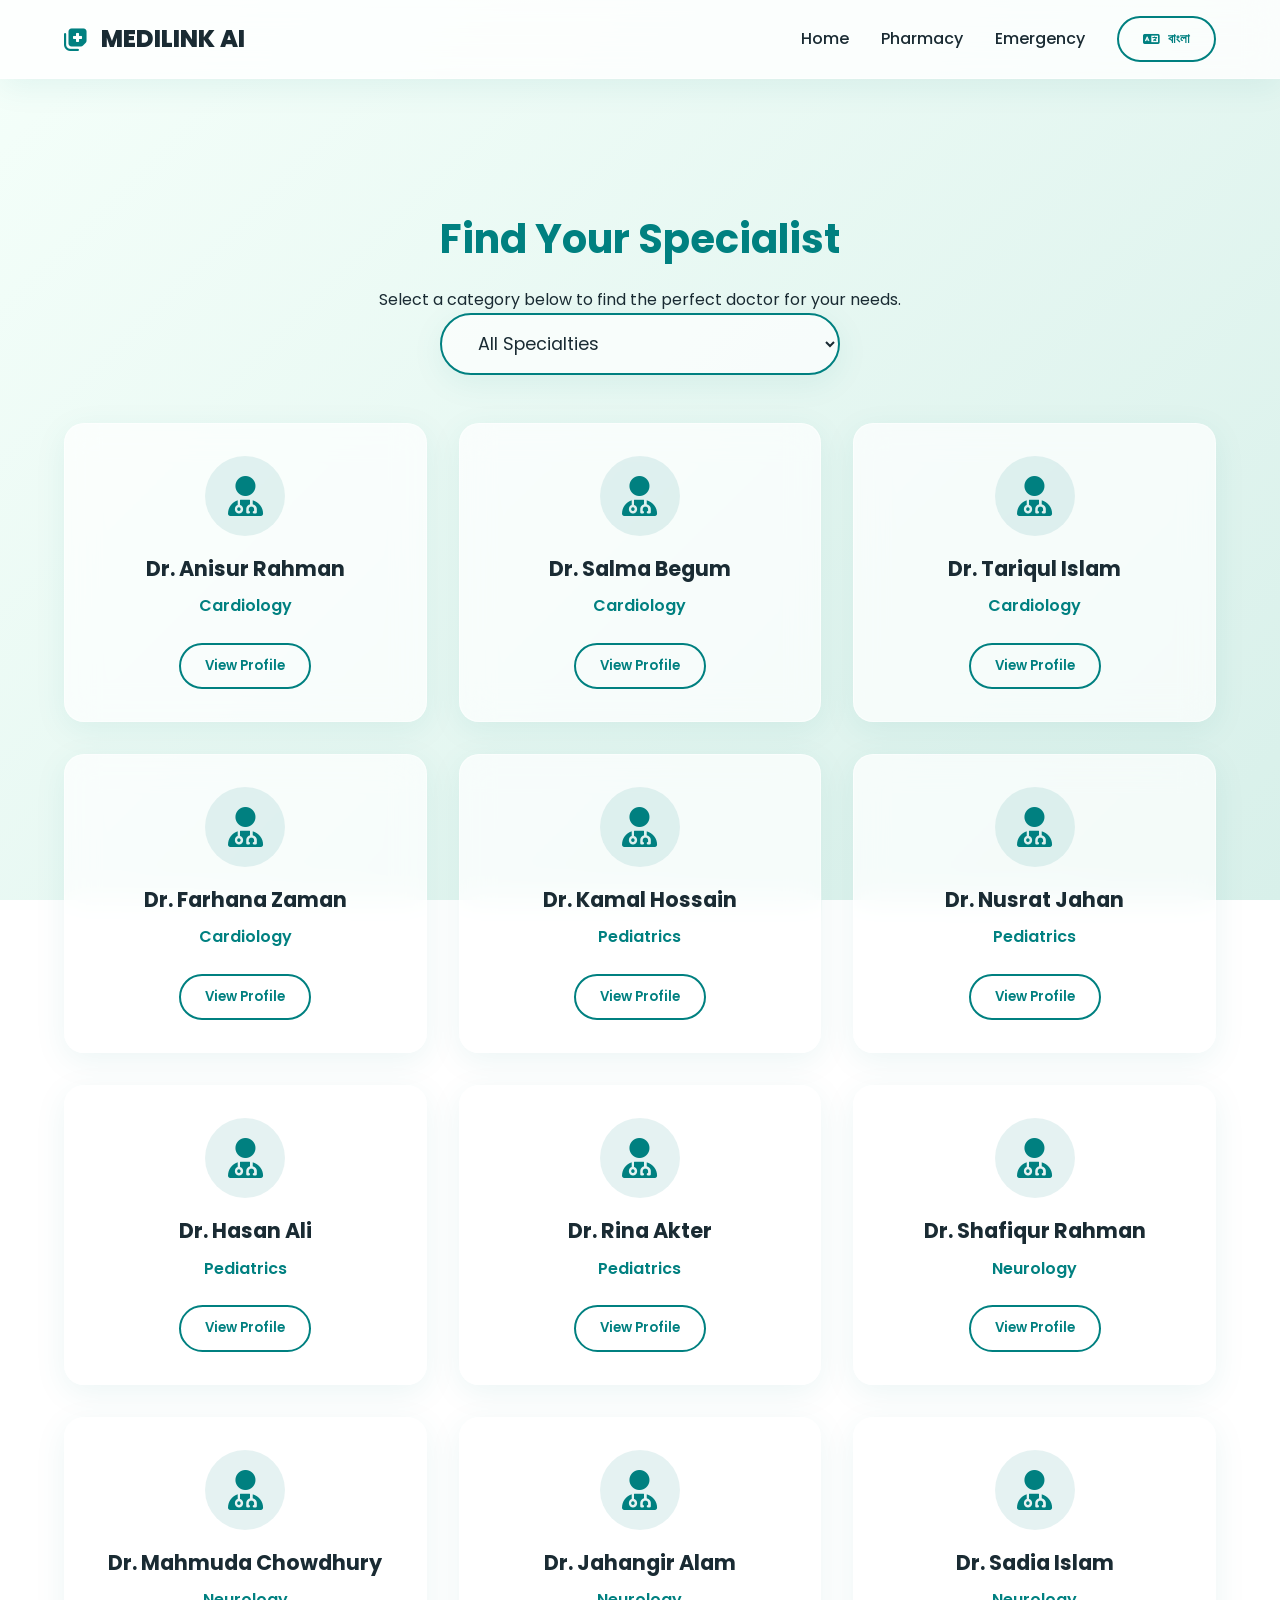
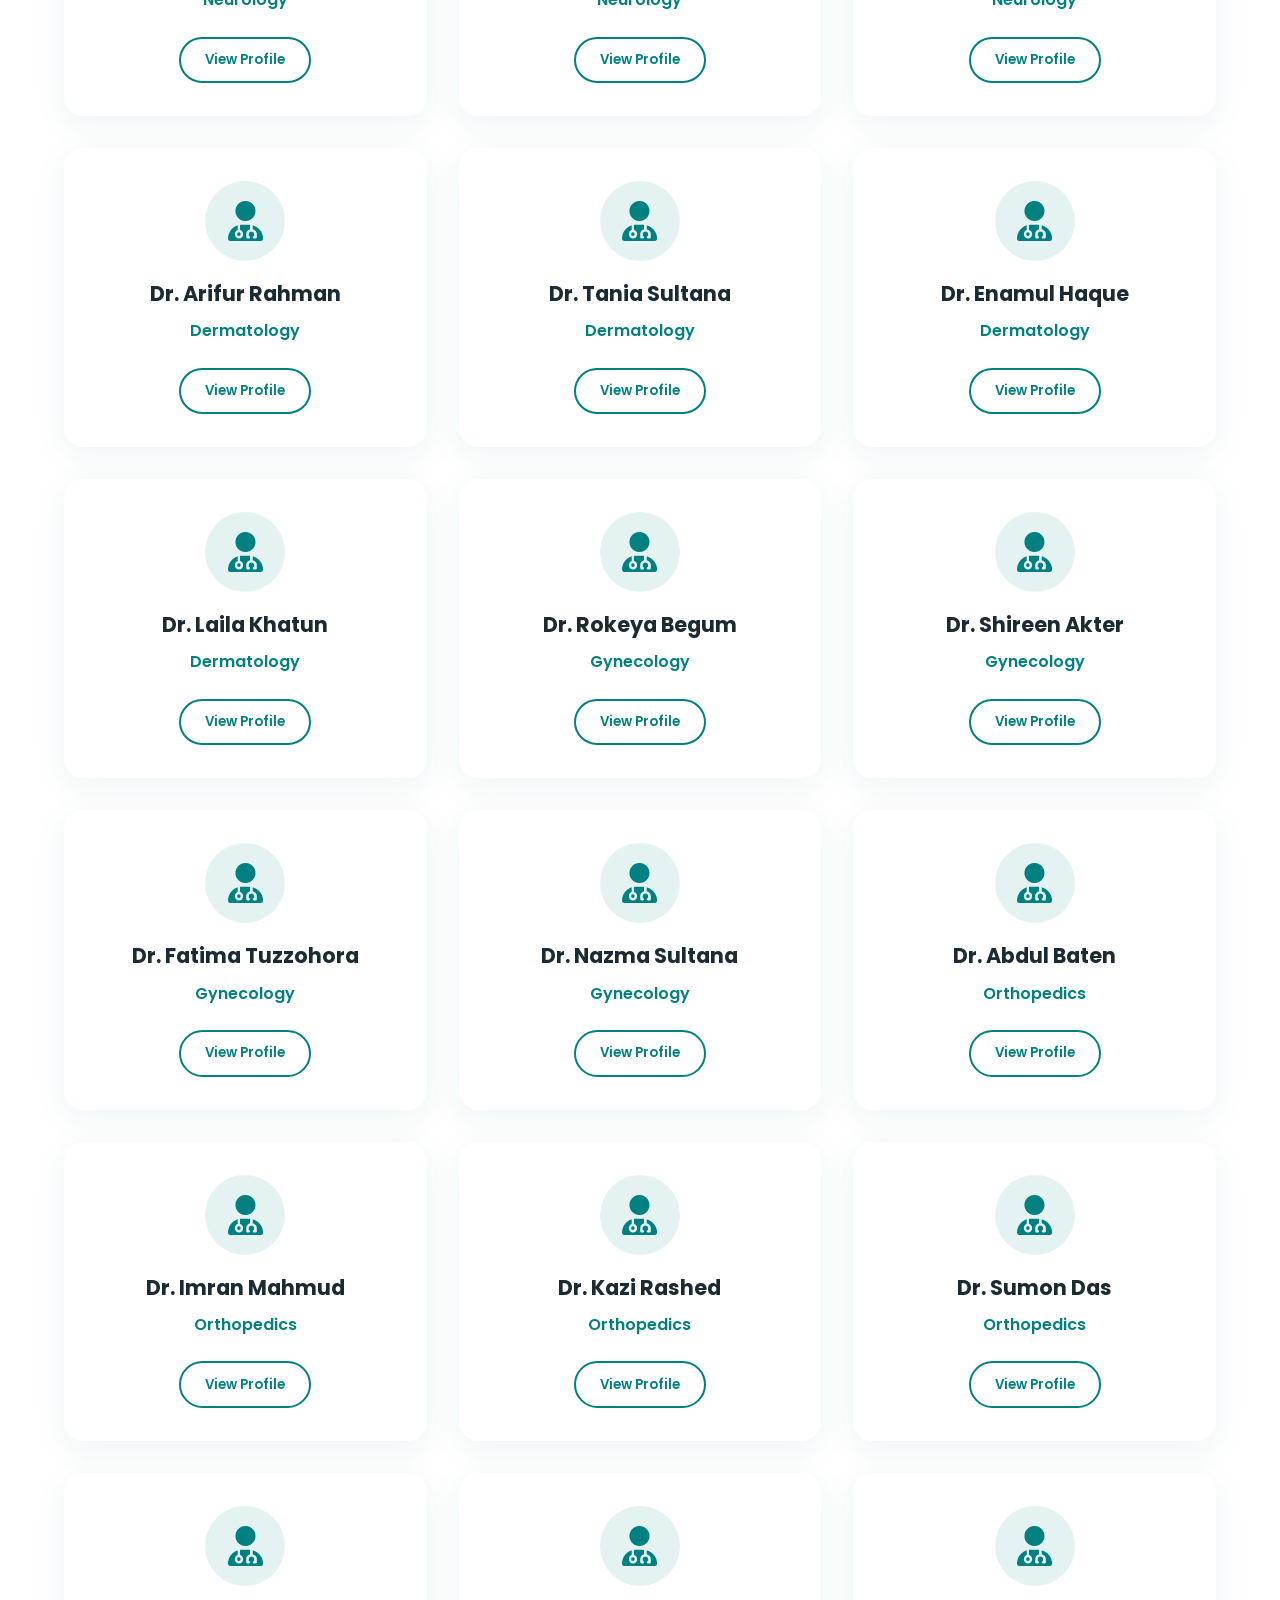
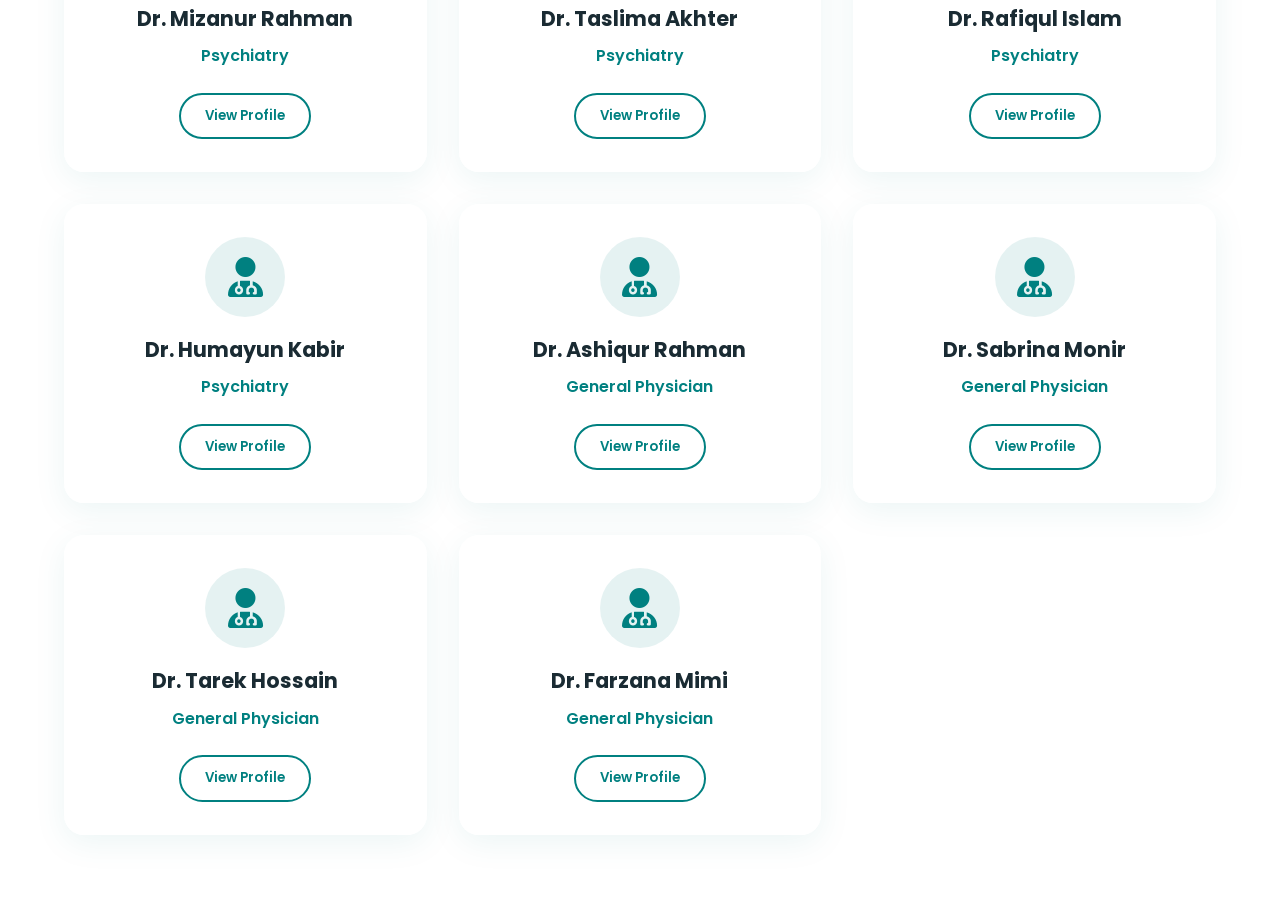
==== doctor-finder.html @ a6124981 "Add files via upload" ====
<!doctype html>
<html lang="en">
  <head>
    <meta charset="UTF-8" />
    <meta name="viewport" content="width=device-width, initial-scale=1.0" />
    <meta name="description" content="Find the best doctors via Medilink AI" />
    <title>Doctor Finder | Medilink AI</title>

    <!-- Google Fonts: Poppins -->
    <link rel="preconnect" href="https://fonts.googleapis.com" />
    <link rel="preconnect" href="https://fonts.gstatic.com" crossorigin />
    <link
      href="https://fonts.googleapis.com/css2?family=Poppins:wght@300;400;500;600;700;800&display=swap"
      rel="stylesheet"
    />

    <!-- FontAwesome CDN -->
    <link
      rel="stylesheet"
      href="https://cdnjs.cloudflare.com/ajax/libs/font-awesome/6.4.0/css/all.min.css"
    />

    <style>
      /* ==========================================================================
       MEDILINK AI - DOCTOR FINDER STYLESHEET
       ========================================================================== */
      :root {
        --primary-color: #008080;
        --primary-dark: #006666;
        --accent-mint: #f5fffa;
        --white: #ffffff;
        --text-main: #1a2b33;
        --text-muted: #5a717a;
        --bg-gradient: linear-gradient(135deg, #f5fffa 0%, #d8f0ea 100%);
        --glass-bg: rgba(255, 255, 255, 0.7);
        --glass-border: rgba(255, 255, 255, 0.5);
        --glass-shadow: 0 8px 32px 0 rgba(0, 128, 128, 0.08);
        --transition-smooth: all 0.4s ease-in-out;
      }

      * {
        margin: 0;
        padding: 0;
        box-sizing: border-box;
      }
      html {
        scroll-behavior: smooth;
      }
      body {
        font-family: "Poppins", sans-serif;
        color: var(--text-main);
        background: var(--bg-gradient);
        background-attachment: fixed;
        line-height: 1.6;
        overflow-x: hidden;
      }

      a {
        text-decoration: none;
        color: inherit;
      }
      ul {
        list-style: none;
      }
      .container {
        width: 90%;
        max-width: 1200px;
        margin: 0 auto;
      }
      .text-center {
        text-align: center;
      }
      .text-primary {
        color: var(--primary-color) !important;
      }
      .text-muted {
        color: var(--text-muted);
      }
      .btn-primary,
      .btn-outline {
        padding: 0.7rem 1.5rem;
        border-radius: 50px;
        font-weight: 600;
        font-family: "Poppins", sans-serif;
        cursor: pointer;
        transition: var(--transition-smooth);
        display: inline-flex;
        align-items: center;
        justify-content: center;
        gap: 8px;
      }
      .btn-primary {
        background: var(--primary-color);
        color: var(--white);
        border: none;
      }
      .btn-primary:hover {
        background: var(--primary-dark);
        transform: translateY(-3px);
      }
      .btn-outline {
        background: transparent;
        border: 2px solid var(--primary-color);
        color: var(--primary-color);
      }
      .btn-outline:hover {
        background: var(--primary-color);
        color: var(--white);
      }

      /* --- Navbar Styling --- */
      .navbar {
        padding: 1rem 0;
        position: sticky;
        top: 0;
        z-index: 1000;
        background: rgba(255, 255, 255, 0.8);
        backdrop-filter: blur(16px);
        border-bottom: 1px solid var(--glass-border);
        box-shadow: var(--glass-shadow);
      }
      .nav-container {
        display: flex;
        justify-content: space-between;
        align-items: center;
      }
      .logo a {
        display: flex;
        align-items: center;
        gap: 0.8rem;
        font-size: 1.5rem;
        font-weight: 800;
      }
      .nav-links {
        display: flex;
        align-items: center;
        gap: 2rem;
      }
      .nav-links li a {
        font-weight: 500;
        position: relative;
        padding-bottom: 5px;
      }
      .nav-links li a::after {
        content: "";
        position: absolute;
        width: 0;
        height: 2px;
        bottom: 0;
        left: 0;
        background-color: var(--primary-color);
        transition: var(--transition-smooth);
      }
      .nav-links li a:hover::after {
        width: 100%;
      }
      .mobile-menu-btn {
        display: none;
        background: transparent;
        border: none;
        font-size: 1.8rem;
        color: var(--primary-color);
        cursor: pointer;
      }

      /* --- Filter Section --- */
      .filter-section {
        padding: 8rem 0 3rem;
        text-align: center;
      }
      .filter-section h1 {
        font-size: 2.5rem;
        margin-bottom: 1rem;
      }
      .filter-select {
        padding: 1rem 2rem;
        font-size: 1.1rem;
        border-radius: 50px;
        border: 2px solid var(--primary-color);
        background: var(--glass-bg);
        color: var(--text-main);
        font-family: "Poppins", sans-serif;
        outline: none;
        cursor: pointer;
        width: 100%;
        max-width: 400px;
        box-shadow: var(--glass-shadow);
        transition: var(--transition-smooth);
      }
      .filter-select:focus {
        box-shadow: 0 0 15px rgba(0, 128, 128, 0.2);
      }

      /* --- Doctor Grid --- */
      .doctor-grid {
        display: grid;
        grid-template-columns: repeat(auto-fill, minmax(280px, 1fr));
        gap: 2rem;
        padding-bottom: 5rem;
      }
      .doctor-card {
        background: var(--glass-bg);
        backdrop-filter: blur(16px);
        border: 1px solid var(--glass-border);
        border-radius: 20px;
        padding: 2rem;
        text-align: center;
        box-shadow: var(--glass-shadow);
        transition: var(--transition-smooth);
        display: flex;
        flex-direction: column;
        align-items: center;
        opacity: 0;
        transform: translateY(20px);
        animation: fadeIn 0.6s forwards;
      }
      .doctor-card:hover {
        transform: translateY(-10px);
        box-shadow: 0 15px 35px rgba(0, 128, 128, 0.15);
        border-color: var(--primary-color);
      }
      .doc-icon {
        width: 80px;
        height: 80px;
        border-radius: 50%;
        background: rgba(0, 128, 128, 0.1);
        color: var(--primary-color);
        display: flex;
        align-items: center;
        justify-content: center;
        font-size: 2.5rem;
        margin-bottom: 1rem;
      }
      .doc-name {
        font-size: 1.3rem;
        margin-bottom: 0.5rem;
      }
      .doc-specialty {
        font-size: 1rem;
        font-weight: 600;
        color: var(--primary-color);
        margin-bottom: 1.5rem;
      }

      /* --- Modal Styling --- */
      .modal-overlay {
        position: fixed;
        top: 0;
        left: 0;
        width: 100%;
        height: 100vh;
        background: rgba(0, 0, 0, 0.4);
        backdrop-filter: blur(8px);
        display: flex;
        align-items: center;
        justify-content: center;
        z-index: 9999;
        opacity: 0;
        pointer-events: none;
        transition: var(--transition-smooth);
      }
      .modal-overlay.active {
        opacity: 1;
        pointer-events: auto;
      }
      .modal-content {
        background: var(--glass-bg);
        border: 1px solid var(--glass-border);
        border-radius: 24px;
        padding: 3rem 2rem;
        width: 90%;
        max-width: 500px;
        text-align: center;
        box-shadow: 0 20px 40px rgba(0, 0, 0, 0.2);
        transform: scale(0.8);
        transition: var(--transition-smooth);
        position: relative;
      }
      .modal-overlay.active .modal-content {
        transform: scale(1);
      }
      .close-modal {
        position: absolute;
        top: 15px;
        right: 20px;
        font-size: 1.8rem;
        cursor: pointer;
        color: var(--text-muted);
        transition: 0.3s;
      }
      .close-modal:hover {
        color: var(--danger-color);
      }
      .modal-doc-name {
        font-size: 1.8rem;
        margin: 1rem 0 0.5rem;
      }
      .modal-doc-details {
        font-size: 1.1rem;
        color: var(--text-muted);
        margin-bottom: 0.5rem;
      }
      .btn-whatsapp {
        background: #25d366;
        color: white;
        border: none;
        width: 100%;
        margin-top: 1.5rem;
        font-size: 1.1rem;
        padding: 1rem;
      }
      .btn-whatsapp:hover {
        background: #1ebe57;
        transform: translateY(-3px);
      }

      /* Animations */
      @keyframes fadeIn {
        to {
          opacity: 1;
          transform: translateY(0);
        }
      }

      /* --- Mobile Responsiveness --- */
      @media screen and (max-width: 768px) {
        .filter-section {
          padding: 6rem 0 2rem;
        }
        .filter-section h1 {
          font-size: 2rem;
        }
        .nav-links {
          display: none;
        }
        .mobile-menu-btn {
          display: block;
        }
        .nav-links.active {
          display: flex;
          position: absolute;
          top: 100%;
          left: 0;
          width: 100%;
          background: rgba(255, 255, 255, 0.98);
          flex-direction: column;
          padding: 2rem 0;
          box-shadow: 0 10px 20px rgba(0, 128, 128, 0.1);
        }
      }
    </style>
  </head>
  <body>
    <!-- ================= NAVBAR ================= -->
    <header>
      <nav class="navbar">
        <div class="container nav-container">
          <div class="logo">
            <a href="index.html">
              <i class="fa-solid fa-notes-medical text-primary"></i>
              <span class="logo-text" data-bn="মেডিলিংক এআই">MEDILINK AI</span>
            </a>
          </div>
          <ul class="nav-links">
            <li><a href="index.html" data-bn="হোম">Home</a></li>
            <li>
              <a href="index.html#pharmacy" data-bn="ফার্মেসি">Pharmacy</a>
            </li>
            <li>
              <a
                href="index.html#emergency"
                class="text-danger"
                data-bn="জরুরী অবস্থা"
                >Emergency</a
              >
            </li>
            <li>
              <button id="lang-toggle-btn" class="btn-outline">
                <i class="fa-solid fa-language"></i> বাংলা
              </button>
            </li>
          </ul>
          <button id="mobile-menu-btn" class="mobile-menu-btn">
            <i class="fa-solid fa-bars"></i>
          </button>
        </div>
      </nav>
    </header>

    <main>
      <!-- ================= FILTER SECTION ================= -->
      <section class="filter-section container">
        <h1 class="text-primary" data-bn="আপনার বিশেষজ্ঞ ডাক্তার খুঁজুন">
          Find Your Specialist
        </h1>
        <p
          class="section-description mx-auto mb-4"
          data-bn="আপনার প্রয়োজন অনুযায়ী নিচে থেকে ক্যাটাগরি নির্বাচন করুন।"
        >
          Select a category below to find the perfect doctor for your needs.
        </p>

        <select id="specialty-filter" class="filter-select">
          <option value="All" data-bn="সকল বিশেষজ্ঞ">All Specialties</option>
          <option value="Cardiology" data-bn="কার্ডিওলজি (হৃদরোগ)">
            Cardiology
          </option>
          <option value="Pediatrics" data-bn="পেডিয়াট্রিক্স (শিশু)">
            Pediatrics
          </option>
          <option value="Neurology" data-bn="নিউরোলজি (স্নায়ু)">
            Neurology
          </option>
          <option value="Dermatology" data-bn="ডার্মাটোলজি (চর্মরোগ)">
            Dermatology
          </option>
          <option value="Gynecology" data-bn="গাইনোকোলজি (প্রসূতি)">
            Gynecology
          </option>
          <option value="Orthopedics" data-bn="অর্থোপেডিকস (হাড়)">
            Orthopedics
          </option>
          <option value="Psychiatry" data-bn="সাইকিয়াট্রি (মানসিক)">
            Psychiatry
          </option>
          <option
            value="General Physician"
            data-bn="জেনারেল ফিজিশিয়ান (সাধারণ)"
          >
            General Physician
          </option>
        </select>
      </section>

      <!-- ================= DOCTOR GRID ================= -->
      <section class="container">
        <div id="doctor-grid" class="doctor-grid">
          <!-- Doctors will be generated here by JS -->
        </div>
      </section>
    </main>

    <!-- ================= MODAL PROFILE ================= -->
    <div id="doctor-modal" class="modal-overlay">
      <div class="modal-content">
        <i class="fa-solid fa-xmark close-modal" id="close-modal"></i>
        <div class="doc-icon mx-auto" style="margin: 0 auto">
          <i class="fa-solid fa-user-doctor"></i>
        </div>
        <h2 id="modal-name" class="modal-doc-name text-primary">Dr. Name</h2>
        <p
          id="modal-specialty"
          class="modal-doc-details"
          style="font-weight: 600"
        >
          Specialty
        </p>
        <p id="modal-degree" class="modal-doc-details">Degrees</p>
        <p id="modal-exp" class="modal-doc-details">Experience: X Years</p>
        <p id="modal-loc" class="modal-doc-details">
          <i class="fa-solid fa-location-dot"></i> Location
        </p>

        <button id="wa-btn" class="btn-primary btn-whatsapp">
          <i class="fa-brands fa-whatsapp fa-lg"></i> Contact via WhatsApp
        </button>
      </div>
    </div>

    <!-- ================= JAVASCRIPT LOGIC ================= -->
    <script>
      document.addEventListener("DOMContentLoaded", () => {
        // =====================================
        // 1. MOCK DATABASE (Doctor Array)
        // =====================================
        const doctors = [
          // Cardiology
          {
            id: 1,
            name: "Dr. Anisur Rahman",
            specialty: "Cardiology",
            degree: "MBBS, FCPS (Cardiology)",
            exp: "15 Years",
            loc: "Sylhet Heart Center",
          },
          {
            id: 2,
            name: "Dr. Salma Begum",
            specialty: "Cardiology",
            degree: "MBBS, MD (Cardiology)",
            exp: "10 Years",
            loc: "Oasis Hospital, Sylhet",
          },
          {
            id: 3,
            name: "Dr. Tariqul Islam",
            specialty: "Cardiology",
            degree: "MBBS, PhD",
            exp: "20 Years",
            loc: "Medilink Care, Sylhet",
          },
          {
            id: 4,
            name: "Dr. Farhana Zaman",
            specialty: "Cardiology",
            degree: "MBBS, FCPS",
            exp: "8 Years",
            loc: "Sylhet Health Clinic",
          },
          // Pediatrics
          {
            id: 5,
            name: "Dr. Kamal Hossain",
            specialty: "Pediatrics",
            degree: "MBBS, DCH",
            exp: "12 Years",
            loc: "Children Hospital",
          },
          {
            id: 6,
            name: "Dr. Nusrat Jahan",
            specialty: "Pediatrics",
            degree: "MBBS, FCPS (Pediatrics)",
            exp: "9 Years",
            loc: "Sylhet Care Clinic",
          },
          {
            id: 7,
            name: "Dr. Hasan Ali",
            specialty: "Pediatrics",
            degree: "MBBS, MD",
            exp: "14 Years",
            loc: "Mother & Child Care",
          },
          {
            id: 8,
            name: "Dr. Rina Akter",
            specialty: "Pediatrics",
            degree: "MBBS",
            exp: "5 Years",
            loc: "Medilink Care, Sylhet",
          },
          // Neurology
          {
            id: 9,
            name: "Dr. Shafiqur Rahman",
            specialty: "Neurology",
            degree: "MBBS, MD (Neurology)",
            exp: "18 Years",
            loc: "Brain & Spine Center",
          },
          {
            id: 10,
            name: "Dr. Mahmuda Chowdhury",
            specialty: "Neurology",
            degree: "MBBS, FCPS",
            exp: "11 Years",
            loc: "Oasis Hospital",
          },
          {
            id: 11,
            name: "Dr. Jahangir Alam",
            specialty: "Neurology",
            degree: "MBBS, PhD",
            exp: "22 Years",
            loc: "Sylhet Health Clinic",
          },
          {
            id: 12,
            name: "Dr. Sadia Islam",
            specialty: "Neurology",
            degree: "MBBS, MD",
            exp: "7 Years",
            loc: "Medilink Care, Sylhet",
          },
          // Dermatology
          {
            id: 13,
            name: "Dr. Arifur Rahman",
            specialty: "Dermatology",
            degree: "MBBS, DDV",
            exp: "10 Years",
            loc: "Skin Care Center",
          },
          {
            id: 14,
            name: "Dr. Tania Sultana",
            specialty: "Dermatology",
            degree: "MBBS, FCPS (Dermatology)",
            exp: "8 Years",
            loc: "Beauty Clinic, Sylhet",
          },
          {
            id: 15,
            name: "Dr. Enamul Haque",
            specialty: "Dermatology",
            degree: "MBBS, MD",
            exp: "15 Years",
            loc: "Oasis Hospital",
          },
          {
            id: 16,
            name: "Dr. Laila Khatun",
            specialty: "Dermatology",
            degree: "MBBS",
            exp: "6 Years",
            loc: "Medilink Care, Sylhet",
          },
          // Gynecology
          {
            id: 17,
            name: "Dr. Rokeya Begum",
            specialty: "Gynecology",
            degree: "MBBS, FCPS (OBGYN)",
            exp: "25 Years",
            loc: "Sylhet Women's Hospital",
          },
          {
            id: 18,
            name: "Dr. Shireen Akter",
            specialty: "Gynecology",
            degree: "MBBS, MS",
            exp: "14 Years",
            loc: "Mother Care Clinic",
          },
          {
            id: 19,
            name: "Dr. Fatima Tuzzohora",
            specialty: "Gynecology",
            degree: "MBBS, DGO",
            exp: "10 Years",
            loc: "Oasis Hospital",
          },
          {
            id: 20,
            name: "Dr. Nazma Sultana",
            specialty: "Gynecology",
            degree: "MBBS, FCPS",
            exp: "18 Years",
            loc: "Medilink Care, Sylhet",
          },
          // Orthopedics
          {
            id: 21,
            name: "Dr. Abdul Baten",
            specialty: "Orthopedics",
            degree: "MBBS, MS (Ortho)",
            exp: "20 Years",
            loc: "Bone & Joint Clinic",
          },
          {
            id: 22,
            name: "Dr. Imran Mahmud",
            specialty: "Orthopedics",
            degree: "MBBS, D-Ortho",
            exp: "12 Years",
            loc: "Sylhet Health Clinic",
          },
          {
            id: 23,
            name: "Dr. Kazi Rashed",
            specialty: "Orthopedics",
            degree: "MBBS, FCPS",
            exp: "16 Years",
            loc: "Oasis Hospital",
          },
          {
            id: 24,
            name: "Dr. Sumon Das",
            specialty: "Orthopedics",
            degree: "MBBS",
            exp: "8 Years",
            loc: "Medilink Care, Sylhet",
          },
          // Psychiatry
          {
            id: 25,
            name: "Dr. Mizanur Rahman",
            specialty: "Psychiatry",
            degree: "MBBS, MD (Psychiatry)",
            exp: "15 Years",
            loc: "Mental Health Center",
          },
          {
            id: 26,
            name: "Dr. Taslima Akhter",
            specialty: "Psychiatry",
            degree: "MBBS, FCPS",
            exp: "9 Years",
            loc: "Oasis Hospital",
          },
          {
            id: 27,
            name: "Dr. Rafiqul Islam",
            specialty: "Psychiatry",
            degree: "MBBS, MPhil",
            exp: "19 Years",
            loc: "Sylhet Care Clinic",
          },
          {
            id: 28,
            name: "Dr. Humayun Kabir",
            specialty: "Psychiatry",
            degree: "MBBS",
            exp: "6 Years",
            loc: "Medilink Care, Sylhet",
          },
          // General Physician
          {
            id: 29,
            name: "Dr. Ashiqur Rahman",
            specialty: "General Physician",
            degree: "MBBS, BCS",
            exp: "5 Years",
            loc: "Sylhet City Clinic",
          },
          {
            id: 30,
            name: "Dr. Sabrina Monir",
            specialty: "General Physician",
            degree: "MBBS, PGT",
            exp: "7 Years",
            loc: "Oasis Hospital",
          },
          {
            id: 31,
            name: "Dr. Tarek Hossain",
            specialty: "General Physician",
            degree: "MBBS",
            exp: "10 Years",
            loc: "Medilink Care, Sylhet",
          },
          {
            id: 32,
            name: "Dr. Farzana Mimi",
            specialty: "General Physician",
            degree: "MBBS, FCPS (Medicine)",
            exp: "12 Years",
            loc: "Family Care Clinic",
          },
        ];

        // =====================================
        // 2. DOM ELEMENTS
        // =====================================
        const grid = document.getElementById("doctor-grid");
        const filterSelect = document.getElementById("specialty-filter");

        const modal = document.getElementById("doctor-modal");
        const closeModal = document.getElementById("close-modal");
        const mName = document.getElementById("modal-name");
        const mSpec = document.getElementById("modal-specialty");
        const mDeg = document.getElementById("modal-degree");
        const mExp = document.getElementById("modal-exp");
        const mLoc = document.getElementById("modal-loc");
        const waBtn = document.getElementById("wa-btn");

        let currentDoctorName = ""; // Store for WhatsApp

        // =====================================
        // 3. RENDER DOCTORS LOGIC
        // =====================================
        function displayDoctors(docs) {
          grid.innerHTML = ""; // Clear existing
          if (docs.length === 0) {
            grid.innerHTML = `<h3 class="text-muted" style="grid-column: 1/-1;">No doctors found.</h3>`;
            return;
          }

          docs.forEach((doc, index) => {
            // Add animation delay for staggered fade-in effect
            const delay = index * 0.05;
            const card = document.createElement("div");
            card.className = "doctor-card";
            card.style.animationDelay = `${delay}s`;

            card.innerHTML = `
            <div class="doc-icon"><i class="fa-solid fa-user-doctor"></i></div>
            <h3 class="doc-name">${doc.name}</h3>
            <p class="doc-specialty">${doc.specialty}</p>
            <button class="btn-outline view-profile-btn" data-id="${doc.id}" data-bn="প্রোফাইল দেখুন">View Profile</button>
          `;
            grid.appendChild(card);
          });

          attachProfileListeners(); // Attach click events to new buttons
          applyLanguage(localStorage.getItem("medilinkLang") || "en"); // Apply lang to new cards
        }

        // Initial Load
        displayDoctors(doctors);

        // Filter Logic
        filterSelect.addEventListener("change", (e) => {
          const selected = e.target.value;
          if (selected === "All") {
            displayDoctors(doctors);
          } else {
            const filtered = doctors.filter(
              (doc) => doc.specialty === selected,
            );
            displayDoctors(filtered);
          }
        });

        // =====================================
        // 4. MODAL & WHATSAPP LOGIC
        // =====================================
        function attachProfileListeners() {
          const buttons = document.querySelectorAll(".view-profile-btn");
          buttons.forEach((btn) => {
            btn.addEventListener("click", (e) => {
              const docId = parseInt(e.target.getAttribute("data-id"));
              const doc = doctors.find((d) => d.id === docId);

              if (doc) {
                mName.innerText = doc.name;
                mSpec.innerText = doc.specialty;
                mDeg.innerText = doc.degree;
                mExp.innerText = `Experience: ${doc.exp}`;
                mLoc.innerHTML = `<i class="fa-solid fa-location-dot"></i> ${doc.loc}`;

                currentDoctorName = doc.name; // Save for WA logic
                modal.classList.add("active");
              }
            });
          });
        }

        closeModal.addEventListener("click", () =>
          modal.classList.remove("active"),
        );
        modal.addEventListener("click", (e) => {
          if (e.target === modal) modal.classList.remove("active"); // Click outside to close
        });

        // WhatsApp Button Logic
        waBtn.addEventListener("click", () => {
          // Fetch User Data from Intro Page (if it exists)
          const savedData = localStorage.getItem("medilinkUser");
          let uName = "Patient";
          let uProb = "a medical condition";

          if (savedData) {
            const parsed = JSON.parse(savedData);
            if (parsed.name) uName = parsed.name;
            if (parsed.problem) uProb = parsed.problem;
          }

          // WhatsApp Number provided by user
          const waNumber = "8801811389672";

          // Exact Format requested
          const message = `Hello Doctor ${currentDoctorName}, I am ${uName}. My problem is: ${uProb}. Please help.`;

          // Create the encoded URL
          const waURL = `https://wa.me/${waNumber}?text=${encodeURIComponent(message)}`;

          // Open WhatsApp in new tab
          window.open(waURL, "_blank");
        });

        // =====================================
        // 5. RESPONSIVE MENU & TRANSLATION
        // =====================================
        const mobileBtn = document.getElementById("mobile-menu-btn");
        const navLinks = document.querySelector(".nav-links");

        mobileBtn.addEventListener("click", () => {
          navLinks.classList.toggle("active");
          const icon = mobileBtn.querySelector("i");
          if (navLinks.classList.contains("active")) {
            icon.classList.replace("fa-bars", "fa-xmark");
          } else {
            icon.classList.replace("fa-xmark", "fa-bars");
          }
        });

        // Translation Logic
        const langBtn = document.getElementById("lang-toggle-btn");

        function applyLanguage(lang) {
          const elements = document.querySelectorAll("[data-bn]");
          if (lang === "bn") {
            elements.forEach((el) => {
              if (!el.hasAttribute("data-en"))
                el.setAttribute("data-en", el.innerText);
              el.innerText = el.getAttribute("data-bn");
            });
            if (langBtn)
              langBtn.innerHTML = `<i class="fa-solid fa-language"></i> English`;
          } else {
            elements.forEach((el) => {
              if (el.hasAttribute("data-en"))
                el.innerText = el.getAttribute("data-en");
            });
            if (langBtn)
              langBtn.innerHTML = `<i class="fa-solid fa-language"></i> বাংলা`;
          }
        }

        if (langBtn) {
          langBtn.addEventListener("click", () => {
            const currentLang =
              localStorage.getItem("medilinkLang") === "bn" ? "en" : "bn";
            localStorage.setItem("medilinkLang", currentLang);
            applyLanguage(currentLang);

            // Force update dropdown translation trick
            if (currentLang === "bn") {
              filterSelect.options[0].text = "সকল বিশেষজ্ঞ";
            } else {
              filterSelect.options[0].text = "All Specialties";
            }
          });
        }
      });
    </script>
  </body>
</html>
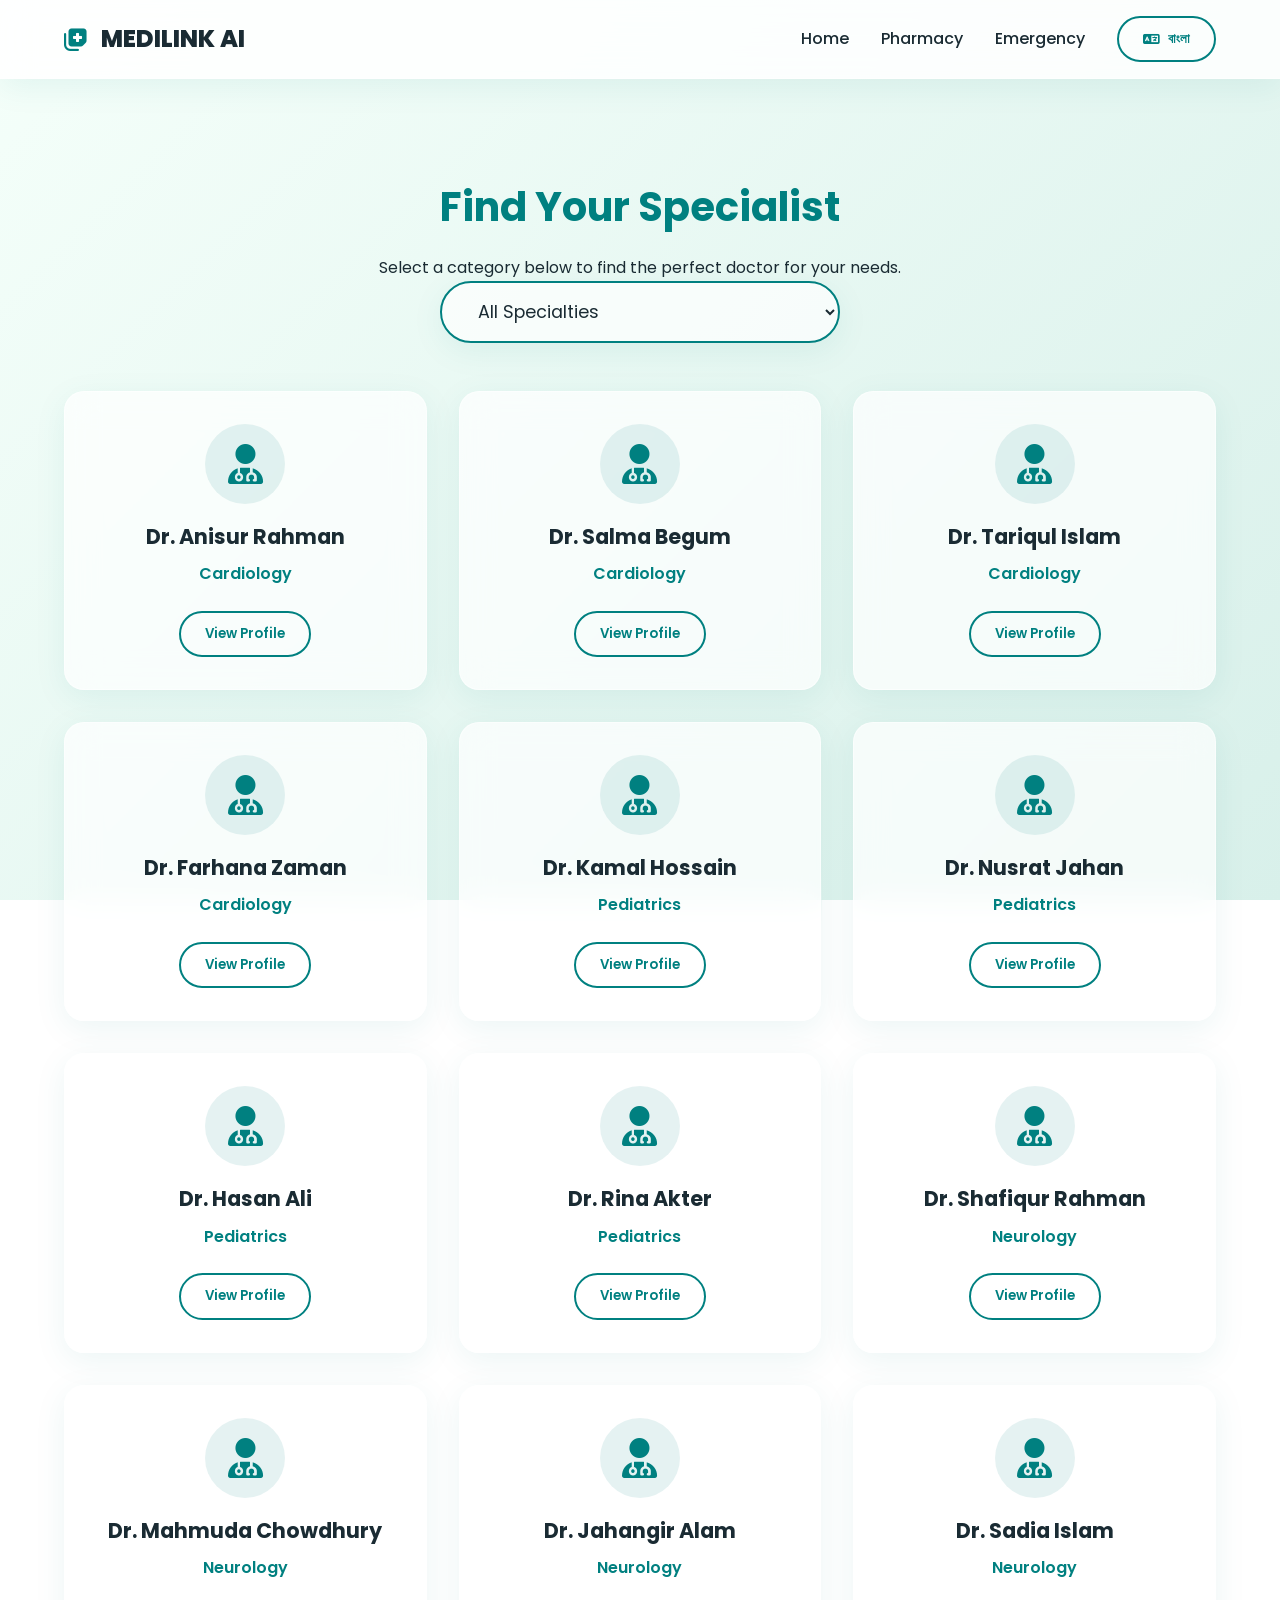
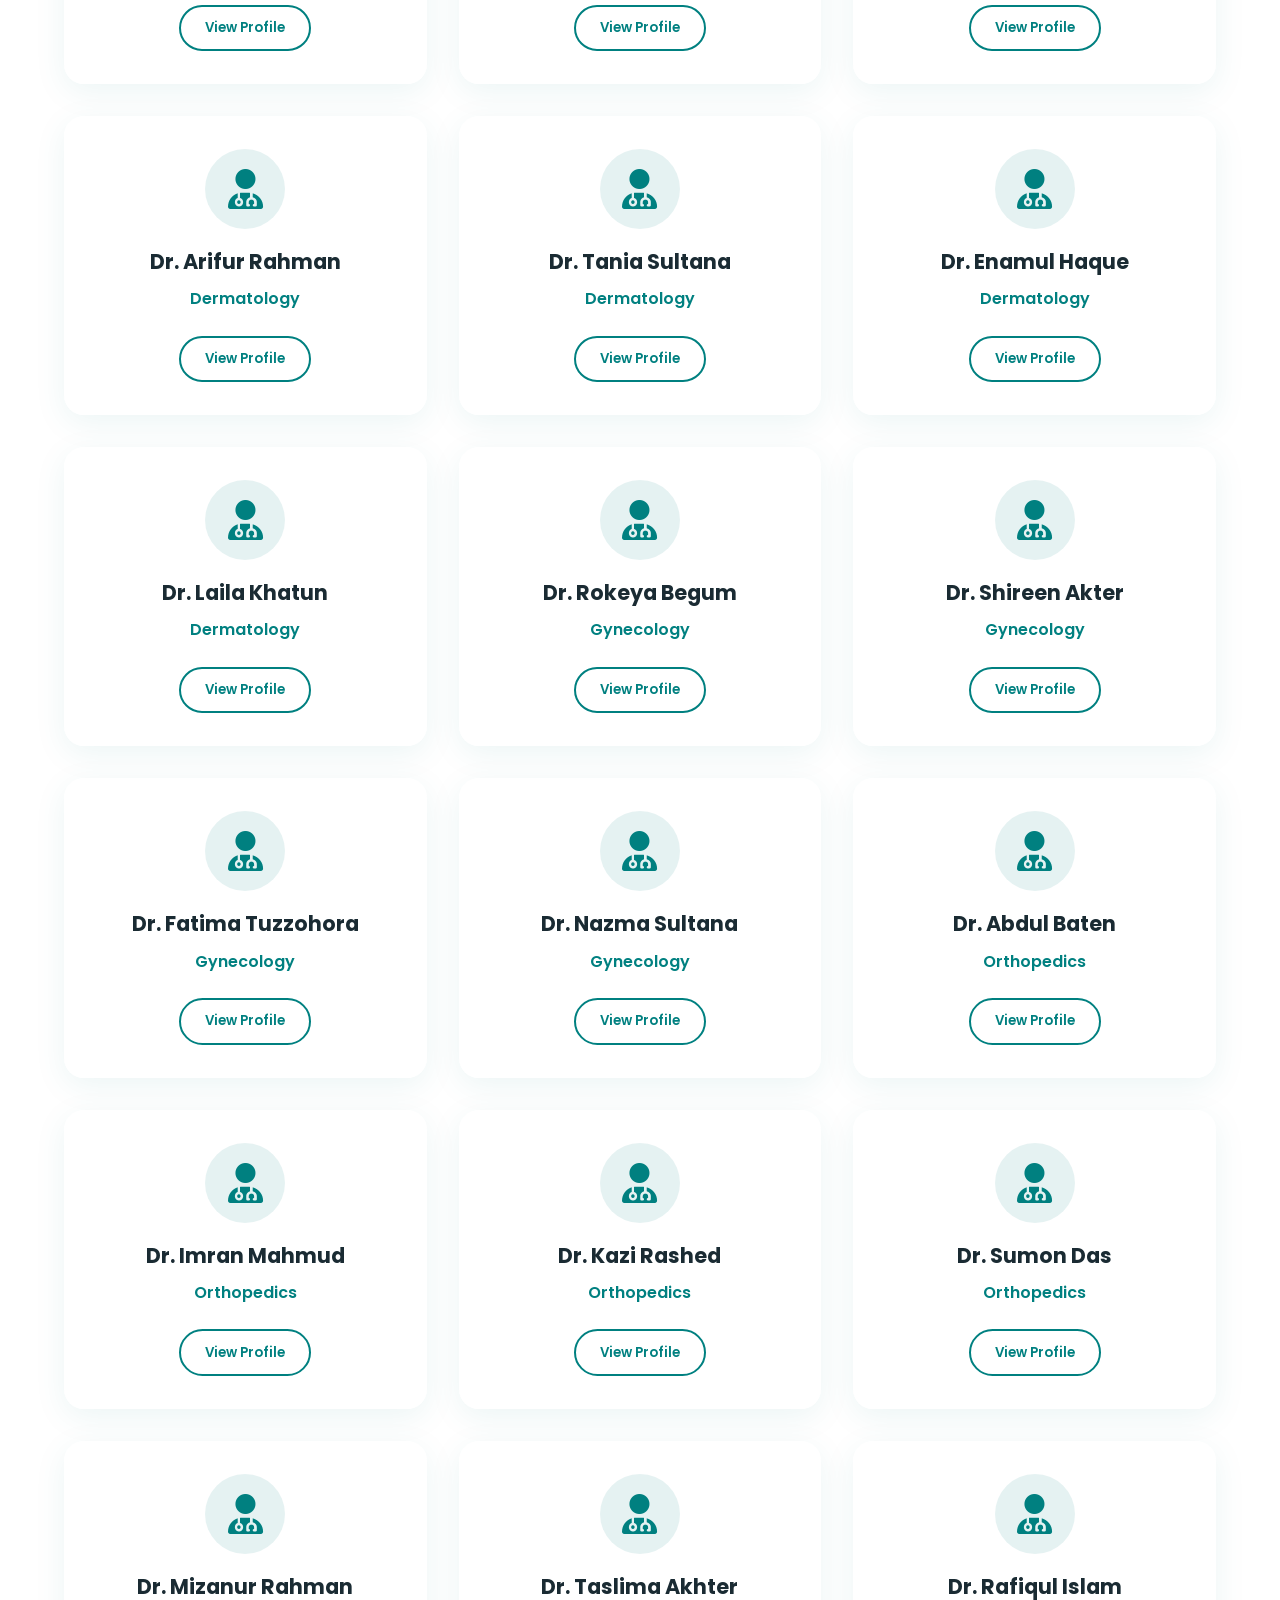
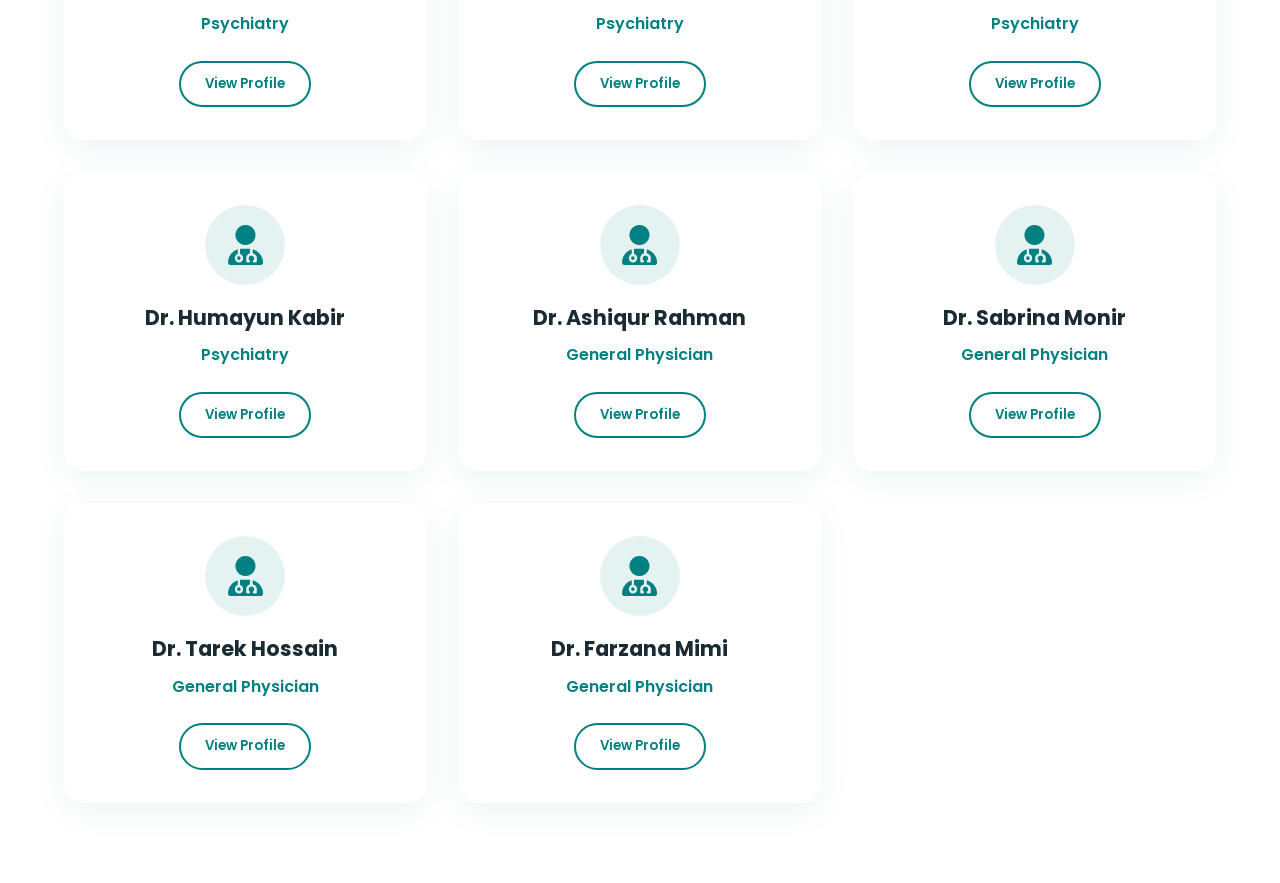
==== commit 8ab92c3d: "Add files via upload" ====
--- a/doctor-finder.html
+++ b/doctor-finder.html
@@ -29,6 +29,7 @@
         --primary-dark: #006666;
         --accent-mint: #f5fffa;
         --white: #ffffff;
+        --danger-color: #e63946;
         --text-main: #1a2b33;
         --text-muted: #5a717a;
         --bg-gradient: linear-gradient(135deg, #f5fffa 0%, #d8f0ea 100%);
@@ -76,6 +77,7 @@
       .text-muted {
         color: var(--text-muted);
       }
+
       .btn-primary,
       .btn-outline {
         padding: 0.7rem 1.5rem;
@@ -97,6 +99,7 @@
       .btn-primary:hover {
         background: var(--primary-dark);
         transform: translateY(-3px);
+        box-shadow: 0 5px 15px rgba(0, 128, 128, 0.3);
       }
       .btn-outline {
         background: transparent;
@@ -114,7 +117,7 @@
         position: sticky;
         top: 0;
         z-index: 1000;
-        background: rgba(255, 255, 255, 0.8);
+        background: rgba(255, 255, 255, 0.85);
         backdrop-filter: blur(16px);
         border-bottom: 1px solid var(--glass-border);
         box-shadow: var(--glass-shadow);
@@ -165,7 +168,7 @@
 
       /* --- Filter Section --- */
       .filter-section {
-        padding: 8rem 0 3rem;
+        padding: 6rem 0 3rem;
         text-align: center;
       }
       .filter-section h1 {
@@ -242,19 +245,19 @@
         margin-bottom: 1.5rem;
       }
 
-      /* --- Modal Styling --- */
+      /* --- UPDATED: Modal Styling --- */
       .modal-overlay {
         position: fixed;
         top: 0;
         left: 0;
         width: 100%;
         height: 100vh;
-        background: rgba(0, 0, 0, 0.4);
+        background: rgba(0, 0, 0, 0.5);
         backdrop-filter: blur(8px);
         display: flex;
         align-items: center;
         justify-content: center;
-        z-index: 9999;
+        z-index: 99999;
         opacity: 0;
         pointer-events: none;
         transition: var(--transition-smooth);
@@ -264,14 +267,14 @@
         pointer-events: auto;
       }
       .modal-content {
-        background: var(--glass-bg);
+        background: rgba(255, 255, 255, 0.95);
         border: 1px solid var(--glass-border);
         border-radius: 24px;
         padding: 3rem 2rem;
         width: 90%;
-        max-width: 500px;
+        max-width: 450px;
         text-align: center;
-        box-shadow: 0 20px 40px rgba(0, 0, 0, 0.2);
+        box-shadow: 0 20px 50px rgba(0, 0, 0, 0.3);
         transform: scale(0.8);
         transition: var(--transition-smooth);
         position: relative;
@@ -279,18 +282,35 @@
       .modal-overlay.active .modal-content {
         transform: scale(1);
       }
-      .close-modal {
+
+      /* Robust Close Button */
+      .close-btn {
         position: absolute;
         top: 15px;
         right: 20px;
         font-size: 1.8rem;
+        background: none;
+        border: none;
+        color: var(--text-muted);
         cursor: pointer;
-        color: var(--text-muted);
-        transition: 0.3s;
-      }
-      .close-modal:hover {
+        transition: 0.3s ease;
+        padding: 8px;
+        z-index: 10;
+        pointer-events: auto;
+        line-height: 1;
+        display: flex;
+        align-items: center;
+        justify-content: center;
+        width: 40px;
+        height: 40px;
+        border-radius: 50%;
+      }
+      .close-btn:hover {
         color: var(--danger-color);
-      }
+        transform: scale(1.15);
+        background: rgba(230, 57, 70, 0.08);
+      }
+
       .modal-doc-name {
         font-size: 1.8rem;
         margin: 1rem 0 0.5rem;
@@ -312,6 +332,7 @@
       .btn-whatsapp:hover {
         background: #1ebe57;
         transform: translateY(-3px);
+        box-shadow: 0 8px 20px rgba(37, 211, 102, 0.3);
       }
 
       /* Animations */
@@ -324,9 +345,6 @@
 
       /* --- Mobile Responsiveness --- */
       @media screen and (max-width: 768px) {
-        .filter-section {
-          padding: 6rem 0 2rem;
-        }
         .filter-section h1 {
           font-size: 2rem;
         }
@@ -440,10 +458,14 @@
       </section>
     </main>
 
-    <!-- ================= MODAL PROFILE ================= -->
-    <div id="doctor-modal" class="modal-overlay">
+    <!-- ================= UPDATED MODAL PROFILE ================= -->
+    <div id="doctor-popup" class="modal-overlay" aria-hidden="true">
       <div class="modal-content">
-        <i class="fa-solid fa-xmark close-modal" id="close-modal"></i>
+        <!-- Robust Close Button -->
+        <button class="close-btn" id="close-popup" aria-label="Close modal">
+          <i class="fa-solid fa-xmark"></i>
+        </button>
+
         <div class="doc-icon mx-auto" style="margin: 0 auto">
           <i class="fa-solid fa-user-doctor"></i>
         </div>
@@ -461,6 +483,7 @@
           <i class="fa-solid fa-location-dot"></i> Location
         </p>
 
+        <!-- WhatsApp Button -->
         <button id="wa-btn" class="btn-primary btn-whatsapp">
           <i class="fa-brands fa-whatsapp fa-lg"></i> Contact via WhatsApp
         </button>
@@ -746,51 +769,45 @@
         const grid = document.getElementById("doctor-grid");
         const filterSelect = document.getElementById("specialty-filter");
 
-        const modal = document.getElementById("doctor-modal");
-        const closeModal = document.getElementById("close-modal");
-        const mName = document.getElementById("modal-name");
-        const mSpec = document.getElementById("modal-specialty");
-        const mDeg = document.getElementById("modal-degree");
-        const mExp = document.getElementById("modal-exp");
-        const mLoc = document.getElementById("modal-loc");
+        const popupModal = document.getElementById("doctor-popup");
+        const closeBtn = document.getElementById("close-popup");
         const waBtn = document.getElementById("wa-btn");
 
-        let currentDoctorName = ""; // Store for WhatsApp
+        let selectedDoctor = null; // Store selected doctor globally
 
         // =====================================
         // 3. RENDER DOCTORS LOGIC
         // =====================================
         function displayDoctors(docs) {
-          grid.innerHTML = ""; // Clear existing
+          grid.innerHTML = "";
           if (docs.length === 0) {
             grid.innerHTML = `<h3 class="text-muted" style="grid-column: 1/-1;">No doctors found.</h3>`;
             return;
           }
 
           docs.forEach((doc, index) => {
-            // Add animation delay for staggered fade-in effect
             const delay = index * 0.05;
             const card = document.createElement("div");
             card.className = "doctor-card";
             card.style.animationDelay = `${delay}s`;
 
             card.innerHTML = `
-            <div class="doc-icon"><i class="fa-solid fa-user-doctor"></i></div>
-            <h3 class="doc-name">${doc.name}</h3>
-            <p class="doc-specialty">${doc.specialty}</p>
-            <button class="btn-outline view-profile-btn" data-id="${doc.id}" data-bn="প্রোফাইল দেখুন">View Profile</button>
-          `;
+              <div class="doc-icon"><i class="fa-solid fa-user-doctor"></i></div>
+              <h3 class="doc-name">${doc.name}</h3>
+              <p class="doc-specialty">${doc.specialty}</p>
+              <button class="btn-outline view-profile-btn" data-id="${doc.id}" data-bn="প্রোফাইল দেখুন">View Profile</button>
+            `;
             grid.appendChild(card);
           });
 
-          attachProfileListeners(); // Attach click events to new buttons
-          applyLanguage(localStorage.getItem("medilinkLang") || "en"); // Apply lang to new cards
+          attachProfileListeners();
+          applyLanguage(localStorage.getItem("medilinkLang") || "en");
         }
 
         // Initial Load
         displayDoctors(doctors);
 
-        // Filter Logic
+        // Filter Dropdown
         filterSelect.addEventListener("change", (e) => {
           const selected = e.target.value;
           if (selected === "All") {
@@ -804,60 +821,89 @@
         });
 
         // =====================================
-        // 4. MODAL & WHATSAPP LOGIC
+        // 4. MODAL & WHATSAPP LOGIC FIXES
         // =====================================
+
+        // Open Modal
         function attachProfileListeners() {
           const buttons = document.querySelectorAll(".view-profile-btn");
           buttons.forEach((btn) => {
             btn.addEventListener("click", (e) => {
               const docId = parseInt(e.target.getAttribute("data-id"));
-              const doc = doctors.find((d) => d.id === docId);
-
-              if (doc) {
-                mName.innerText = doc.name;
-                mSpec.innerText = doc.specialty;
-                mDeg.innerText = doc.degree;
-                mExp.innerText = `Experience: ${doc.exp}`;
-                mLoc.innerHTML = `<i class="fa-solid fa-location-dot"></i> ${doc.loc}`;
-
-                currentDoctorName = doc.name; // Save for WA logic
-                modal.classList.add("active");
+              selectedDoctor = doctors.find((d) => d.id === docId);
+
+              if (selectedDoctor) {
+                document.getElementById("modal-name").innerText =
+                  selectedDoctor.name;
+                document.getElementById("modal-specialty").innerText =
+                  selectedDoctor.specialty;
+                document.getElementById("modal-degree").innerText =
+                  selectedDoctor.degree;
+                document.getElementById("modal-exp").innerText =
+                  `Experience: ${selectedDoctor.exp}`;
+                document.getElementById("modal-loc").innerHTML =
+                  `<i class="fa-solid fa-location-dot"></i> ${selectedDoctor.loc}`;
+
+                popupModal.classList.add("active");
+                popupModal.setAttribute("aria-hidden", "false");
+                document.body.style.overflow = "hidden";
               }
             });
           });
         }
 
-        closeModal.addEventListener("click", () =>
-          modal.classList.remove("active"),
-        );
-        modal.addEventListener("click", (e) => {
-          if (e.target === modal) modal.classList.remove("active"); // Click outside to close
+        // Close Modal Logic (Bulletproof)
+        const closeModal = () => {
+          popupModal.classList.remove("active");
+          popupModal.setAttribute("aria-hidden", "true");
+          document.body.style.overflow = "";
+        };
+
+        // 1. Click X button
+        closeBtn.addEventListener("click", closeModal);
+
+        // 2. Click outside the modal content
+        popupModal.addEventListener("click", (e) => {
+          if (e.target === popupModal) closeModal();
         });
 
-        // WhatsApp Button Logic
-        waBtn.addEventListener("click", () => {
-          // Fetch User Data from Intro Page (if it exists)
+        // 3. Press Escape Key
+        document.addEventListener("keydown", (e) => {
+          if (e.key === "Escape" && popupModal.classList.contains("active")) {
+            closeModal();
+          }
+        });
+
+        // Dynamic WhatsApp Integration Logic
+        waBtn.addEventListener("click", (e) => {
+          e.preventDefault();
+          e.stopPropagation();
+          if (!selectedDoctor) return;
+
+          // 1. Fetch User Data from Local Storage safely
           const savedData = localStorage.getItem("medilinkUser");
-          let uName = "Patient";
-          let uProb = "a medical condition";
+          let uName = "[Your Name]";
+          let uProb = "[Your Medical Issue]";
 
           if (savedData) {
-            const parsed = JSON.parse(savedData);
-            if (parsed.name) uName = parsed.name;
-            if (parsed.problem) uProb = parsed.problem;
+            try {
+              const parsed = JSON.parse(savedData);
+              if (parsed.name) uName = parsed.name;
+              if (parsed.problem) uProb = parsed.problem;
+            } catch (err) {
+              console.error("Local Storage Parsing Error:", err);
+            }
           }
 
-          // WhatsApp Number provided by user
+          // 2. Format the message properly
           const waNumber = "8801811389672";
-
-          // Exact Format requested
-          const message = `Hello Doctor ${currentDoctorName}, I am ${uName}. My problem is: ${uProb}. Please help.`;
-
-          // Create the encoded URL
+          const message = `Hello Doctor ${selectedDoctor.name} (${selectedDoctor.specialty}), I want to book an appointment.\n\nI am ${uName}. My problem is: ${uProb}. Please help.`;
+
+          // 3. Build the WhatsApp URL with encoded message
           const waURL = `https://wa.me/${waNumber}?text=${encodeURIComponent(message)}`;
 
-          // Open WhatsApp in new tab
-          window.open(waURL, "_blank");
+          // 4. Redirect via location for max compatibility (avoids popup blockers)
+          window.open(waURL, "_blank", "noopener,noreferrer");
         });
 
         // =====================================
@@ -906,7 +952,7 @@
             localStorage.setItem("medilinkLang", currentLang);
             applyLanguage(currentLang);
 
-            // Force update dropdown translation trick
+            // Update dropdown dynamically
             if (currentLang === "bn") {
               filterSelect.options[0].text = "সকল বিশেষজ্ঞ";
             } else {
